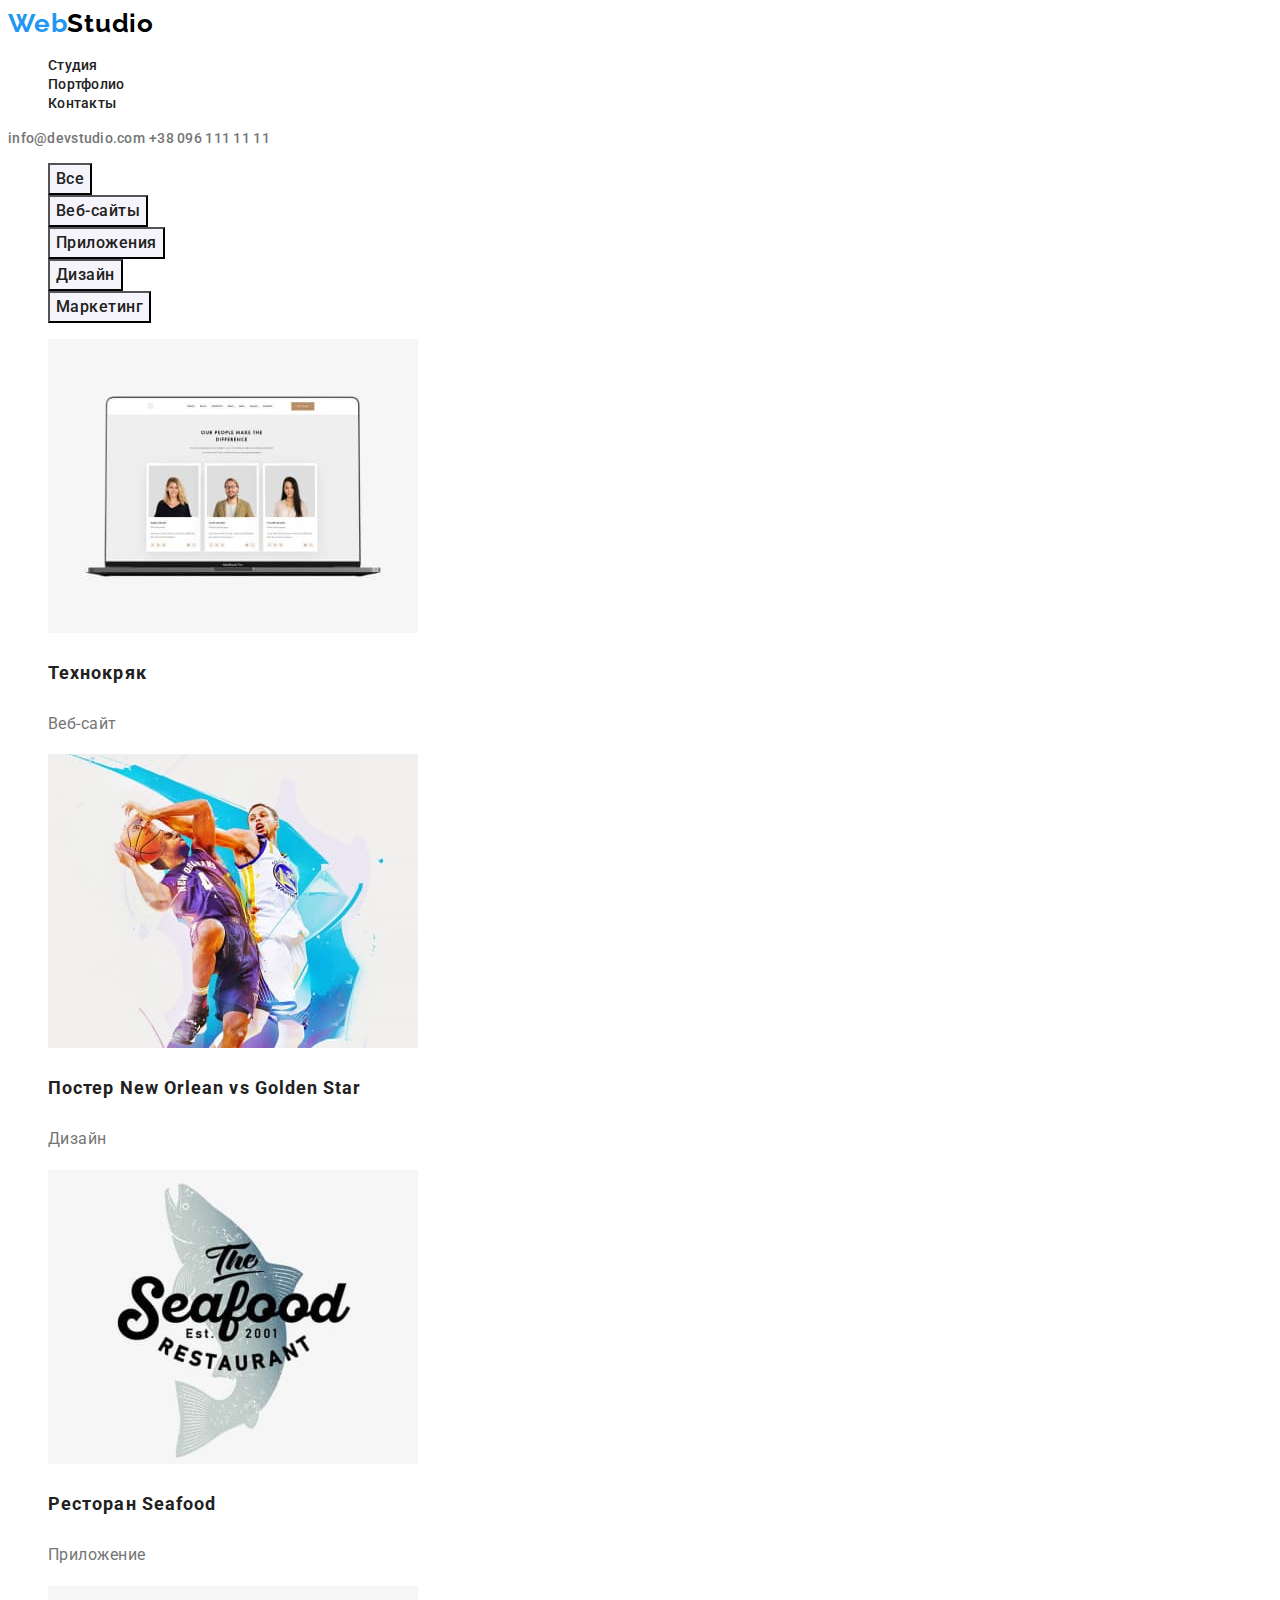
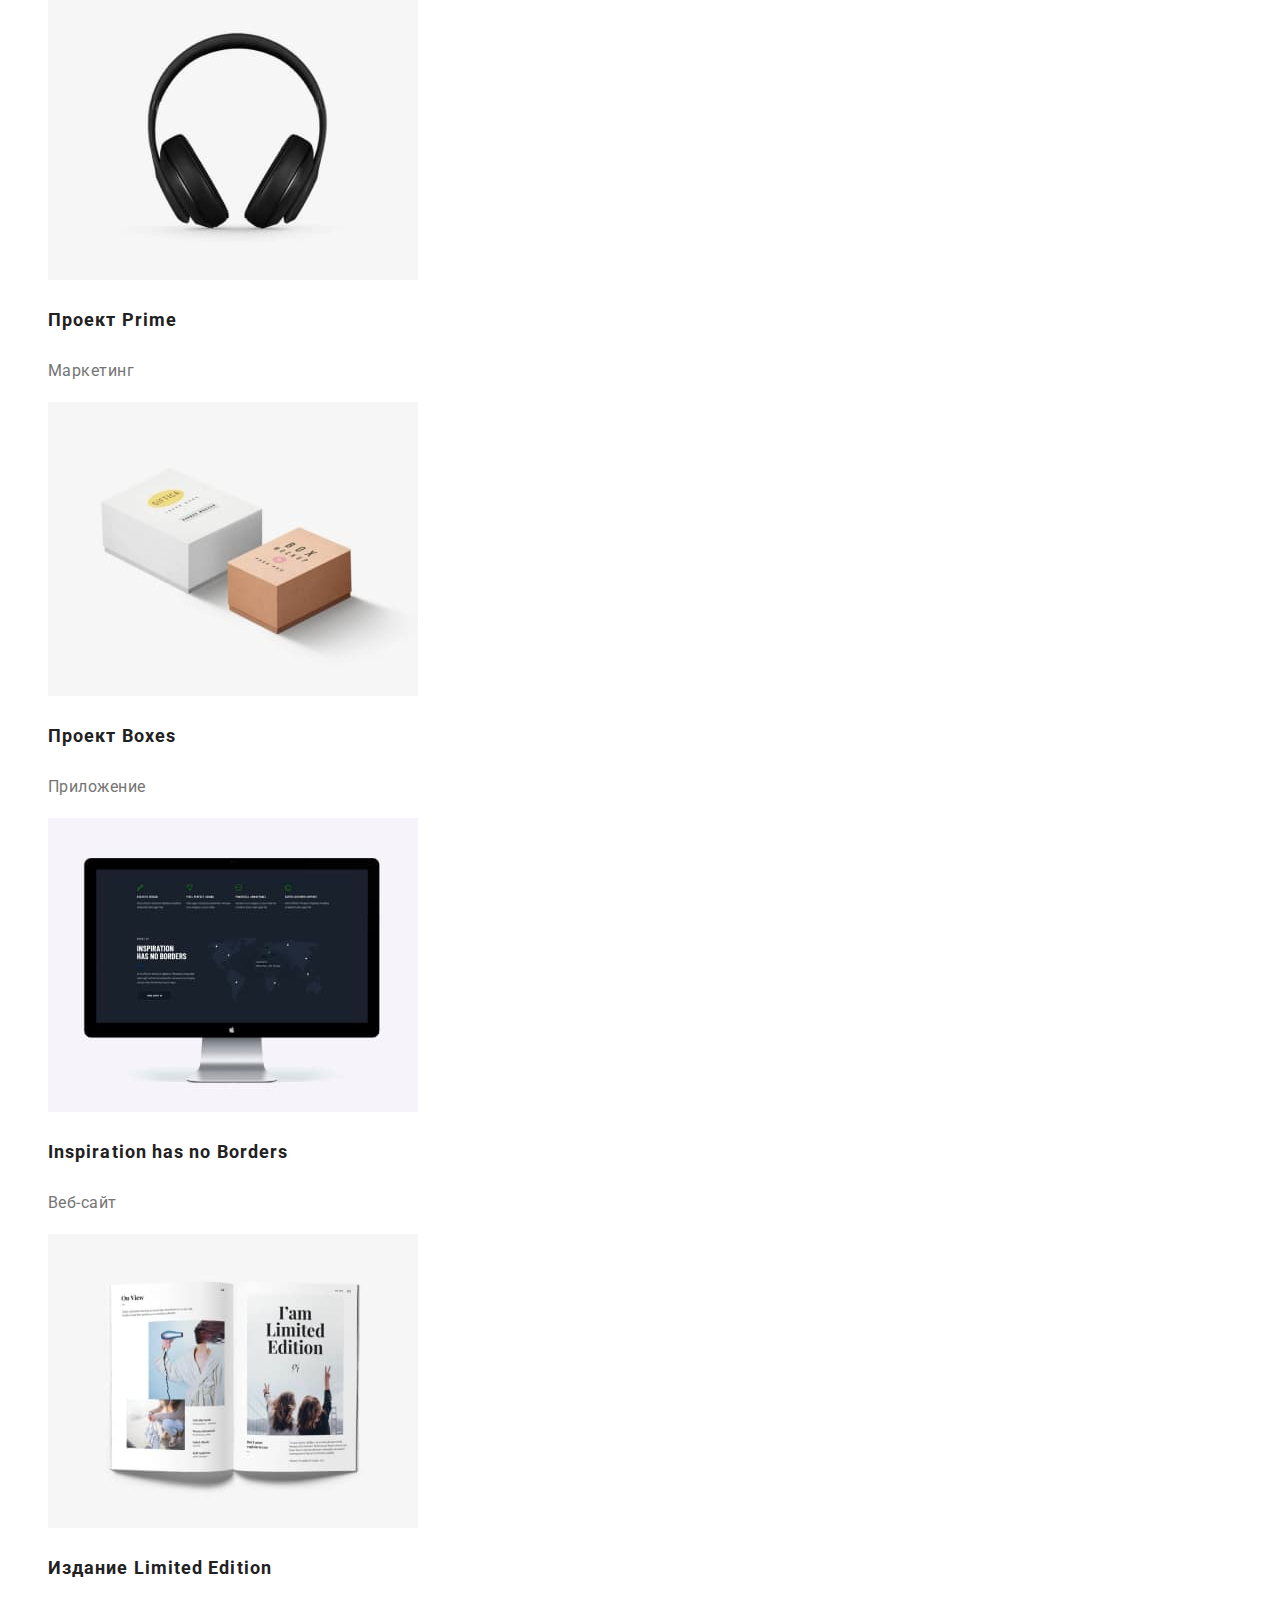
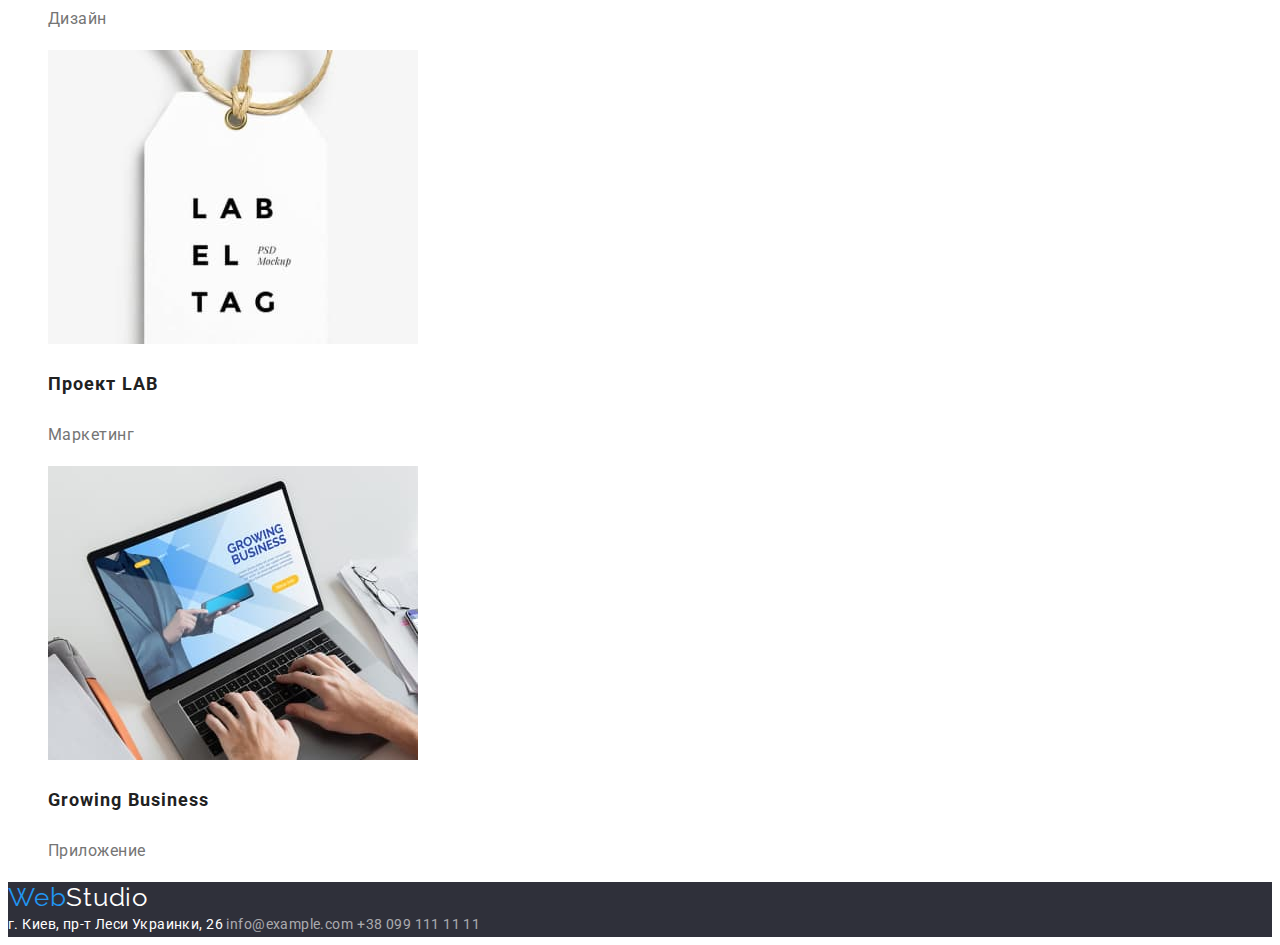
==== portfolio.html @ dc3125c5 "goit-markup-hw-03" ====
<!DOCTYPE html>
<html lang="en">
  <head>
    <meta charset="UTF-8" />
    <meta http-equiv="X-UA-Compatible" content="IE=edge" />
    <meta name="viewport" content="width=device-width, initial-scale=1.0" />
    <title>Портфолио</title>
    <link rel="preconnect" href="https://fonts.googleapis.com" />
    <link rel="preconnect" href="https://fonts.gstatic.com" crossorigin />
    <link
      href="https://fonts.googleapis.com/css2?family=Raleway:wght@700&family=Roboto:wght@400;500;700;900&display=swap"
      rel="stylesheet"
    />
    <link rel="stylesheet" href="./css/style.css" />
  </head>
  <body>
    <header class="header">
      <!--Шапка-->
      <nav>
        <a href="/" class="link header-logo"><span class="logo">Web</span>Studio</a>
        <ul class="list">
          <li><a href="./index.html" class="link header-link">Студия</a></li>
          <li><a href="./portfolio.html" class="link header-link">Портфолио</a></li>
          <li><a href="/" class="link header-link">Контакты</a></li>
        </ul>
      </nav>
      <a href="mailto:info@devstudio.com" class="link header-contacts">info@devstudio.com</a>
      <a href="tel:+380961111111" class="link header-contacts">+38 096 111 11 11</a>
    </header>
    <!--Портфолио-->
    <main>
      <!--Фильтр-->
      <section class="portfolio">
        <ul class="list filter-list">
          <li class="filter-item"><button name="button" class="filter-btn">Все</button></li>
          <li class="filter-item"><button name="button" class="filter-btn">Веб-сайты</button></li>
          <li class="filter-item"><button name="button" class="filter-btn">Приложения</button></li>
          <li class="filter-item"><button name="button" class="filter-btn">Дизайн</button></li>
          <li class="filter-item"><button name="button" class="filter-btn">Маркетинг</button></li>
        </ul>
        <!--Работы-->
        <ul class="list portfolio-list">
          <li class="portfolio-items">
            <img src="./images/portfolio_1.jpg" alt="Страница сайта" width="370" />
            <h3 class="portfolio-names">Технокряк</h3>
            <p class="portfolio-type">Веб-сайт</p>
          </li>
          <li class="portfolio-items">
            <img src="./images/portfolio_2.jpg" alt="Постер с баскетболистами" width="370" />
            <h3 class="portfolio-names">Постер New Orlean vs Golden Star</h3>
            <p class="portfolio-type">Дизайн</p>
          </li>
          <li class="portfolio-items">
            <img src="./images/portfolio_3.jpg" alt="Рыба" width="370" />
            <h3 class="portfolio-names">Ресторан Seafood</h3>
            <p class="portfolio-type">Приложение</p>
          </li>
          <li class="portfolio-items">
            <img src="./images/portfolio_4.jpg" alt="Наушники" width="370" />
            <h3 class="portfolio-names">Проект Prime</h3>
            <p class="portfolio-type">Маркетинг</p>
          </li>
          <li class="portfolio-items">
            <img src="./images/portfolio_5.jpg" alt="Две каробки" width="370" />
            <h3 class="portfolio-names">Проект Boxes</h3>
            <p class="portfolio-type">Приложение</p>
          </li>
          <li class="portfolio-items">
            <img src="./images/portfolio_6.jpg" alt="Страница сайта" width="370" />
            <h3 class="portfolio-names">Inspiration has no Borders</h3>
            <p class="portfolio-type">Веб-сайт</p>
          </li>
          <li class="portfolio-items">
            <img src="./images/portfolio_7.jpg" alt="Открытый журнал" width="370" />
            <h3 class="portfolio-names">Издание Limited Edition</h3>
            <p class="portfolio-type">Дизайн</p>
          </li>
          <li class="portfolio-items">
            <img src="./images/portfolio_8.jpg" alt="Лэйба" width="370" />
            <h3 class="portfolio-names">Проект LAB</h3>
            <p class="portfolio-type">Маркетинг</p>
          </li>
          <li class="portfolio-items">
            <img src="./images/portfolio_9.jpg" alt="Ноутбук" width="370" />
            <h3 class="portfolio-names">Growing Business</h3>
            <p class="portfolio-type">Приложение</p>
          </li>
        </ul>
      </section>
    </main>
    <!--Подвал-->
    <footer class="footer">
      <a href="/" class="link footer-logo"><span class="logo">Web</span>Studio</a>
      <address>
        <a
          href="https://goo.gl/maps/EaFk4fEM8nDLdyTD9"
          rel="nofollow noopener noreferrer"
          class="link footer-adress"
          target="_blank"
          >г. Киев, пр-т Леси Украинки, 26
        </a>
        <a href="mailto:info@example.com" class="link footer-contacts">info@example.com</a>
        <a href="tel:+380991111111" class="link footer-contacts">+38 099 111 11 11</a>
      </address>
    </footer>
  </body>
</html>
---- css/style.css ----
body {
  font-family: 'Roboto', sans-serif;
}
.link {
  text-decoration: none;
}
.list {
  list-style: none;
}
:root {
  --main-color: #212121;
  --revers-color: #ffffff;
  --text-color: #757575;
  --active-color: #2196f3;
}
.visually-hidden {
  position: absolute;
  white-space: nowrap;
  width: 1px;
  height: 1px;
  overflow: hidden;
  border: 0;
  padding: 0;
  clip: rect(0 0 0 0);
  clip-path: inset(50%);
  margin: -1px;
}
/*---------Header--------*/
.header-logo {
  font-family: 'Raleway', sans-serif;
  font-style: normal;
  font-weight: 700;
  font-size: 26px;
  line-height: calc(31 / 26);
  letter-spacing: 0.03em;
  color: #000000;
}
.logo {
  color: var(--active-color);
}
.header-link:hover,
.header-link:focus {
  color: var(--active-color);
}
.header-link {
  font-weight: 500;
  font-size: 14px;
  line-height: calc(16 / 14);
  letter-spacing: 0.02em;
  color: var(--main-color);
}
.header-contacts {
  font-weight: 500;
  font-size: 14px;
  line-height: calc(16 / 14);
  letter-spacing: 0.02em;
  color: var(--text-color);
}
.header-contacts:focus,
.header-contacts:hover {
  color: var(--active-color);
}
/*-----Hero-----*/
.hero-section {
  background: #2f303a;
}
.hero-title {
  font-weight: 900;
  font-size: 44px;
  line-height: 1.36;
  text-align: center;
  letter-spacing: 0.06em;
  text-transform: uppercase;
  color: var(--revers-color);
}
.hero-btn {
  font-family: 'Roboto', sans-serif;
  font-weight: 700;
  font-size: 16px;
  line-height: 1.87;
  display: flex;
  align-items: center;
  text-align: center;
  letter-spacing: 0.06em;
  color: var(--revers-color);
  background-color: var(--active-color);
  cursor: pointer;
}
.hero-btn:hover,
.hero-btn:focus {
  background-color: #188ce8;
}
/*------Feature-------*/
.feature-title {
  font-weight: 700;
  font-size: 14px;
  line-height: calc(16 / 14);
  letter-spacing: 0.03em;
  text-transform: uppercase;
  color: var(--main-color);
}
.feature-after-title {
  font-size: 14px;
  line-height: 1.71;
  letter-spacing: 0.03em;
  color: var(--text-color);
}
/*-----------Employment-----------*/
.employment-title {
  font-weight: 700;
  font-size: 36px;
  line-height: calc(42 / 36);
  text-align: center;
  letter-spacing: 0.03em;
  color: var(--main-color);
}
/*-------Team---------*/
.team-title {
  font-weight: 700;
  font-size: 36px;
  line-height: calc(42 / 36);
  text-align: center;
  letter-spacing: 0.03em;
  color: var(--main-color);
}
.team-sub-title {
  font-weight: 500;
  font-size: 16px;
  line-height: calc(19 / 16);
  text-align: center;
  letter-spacing: 0.03em;
  color: var(--main-color);
}
.team-after-title {
  font-size: 16px;
  line-height: calc(19 / 16);
  text-align: center;
  letter-spacing: 0.03em;
  color: var(--text-color);
}
/*----------Footer----------*/
.footer {
  background: #2f303a;
}
.footer-logo {
  font-family: 'Raleway', sans-serif;
  font-size: 26px;
  line-height: calc(31 / 26);
  letter-spacing: 0.03em;
  color: var(--revers-color);
}
.footer-adress {
  font-family: Roboto;
  font-style: normal;
  font-weight: normal;
  font-size: 14px;
  line-height: 1.71;
  letter-spacing: 0.03em;
  color: var(--revers-color);
}
.footer-contacts {
  font-style: normal;
  font-size: 14px;
  line-height: 1.71;
  letter-spacing: 0.03em;
  color: rgba(255, 255, 255, 0.6);
}
.footer-contacts:hover,
.footer-contacts:focus,
.footer-adress:hover,
.footer-adress:focus {
  color: var(--active-color);
}

/*---Portfolio----*/
.filter-item {
}
.filter-btn {
  font-family: 'Roboto', sans-serif;
  font-weight: 500;
  font-size: 16px;
  line-height: 1.62;
  text-align: center;
  letter-spacing: 0.03em;
  color: var(--main-color);
  background-color: #f5f4fa;
  cursor: pointer;
}
.filter-btn:hover,
.filter-btn:focus {
  background-color: var(--active-color);
}
.portfolio-names {
  font-size: 18px;
  line-height: 2;
  letter-spacing: 0.06em;
  color: var(--main-color);
}
.portfolio-type {
  font-size: 16px;
  line-height: 1.87;
  letter-spacing: 0.03em;
  color: var(--text-color);
}
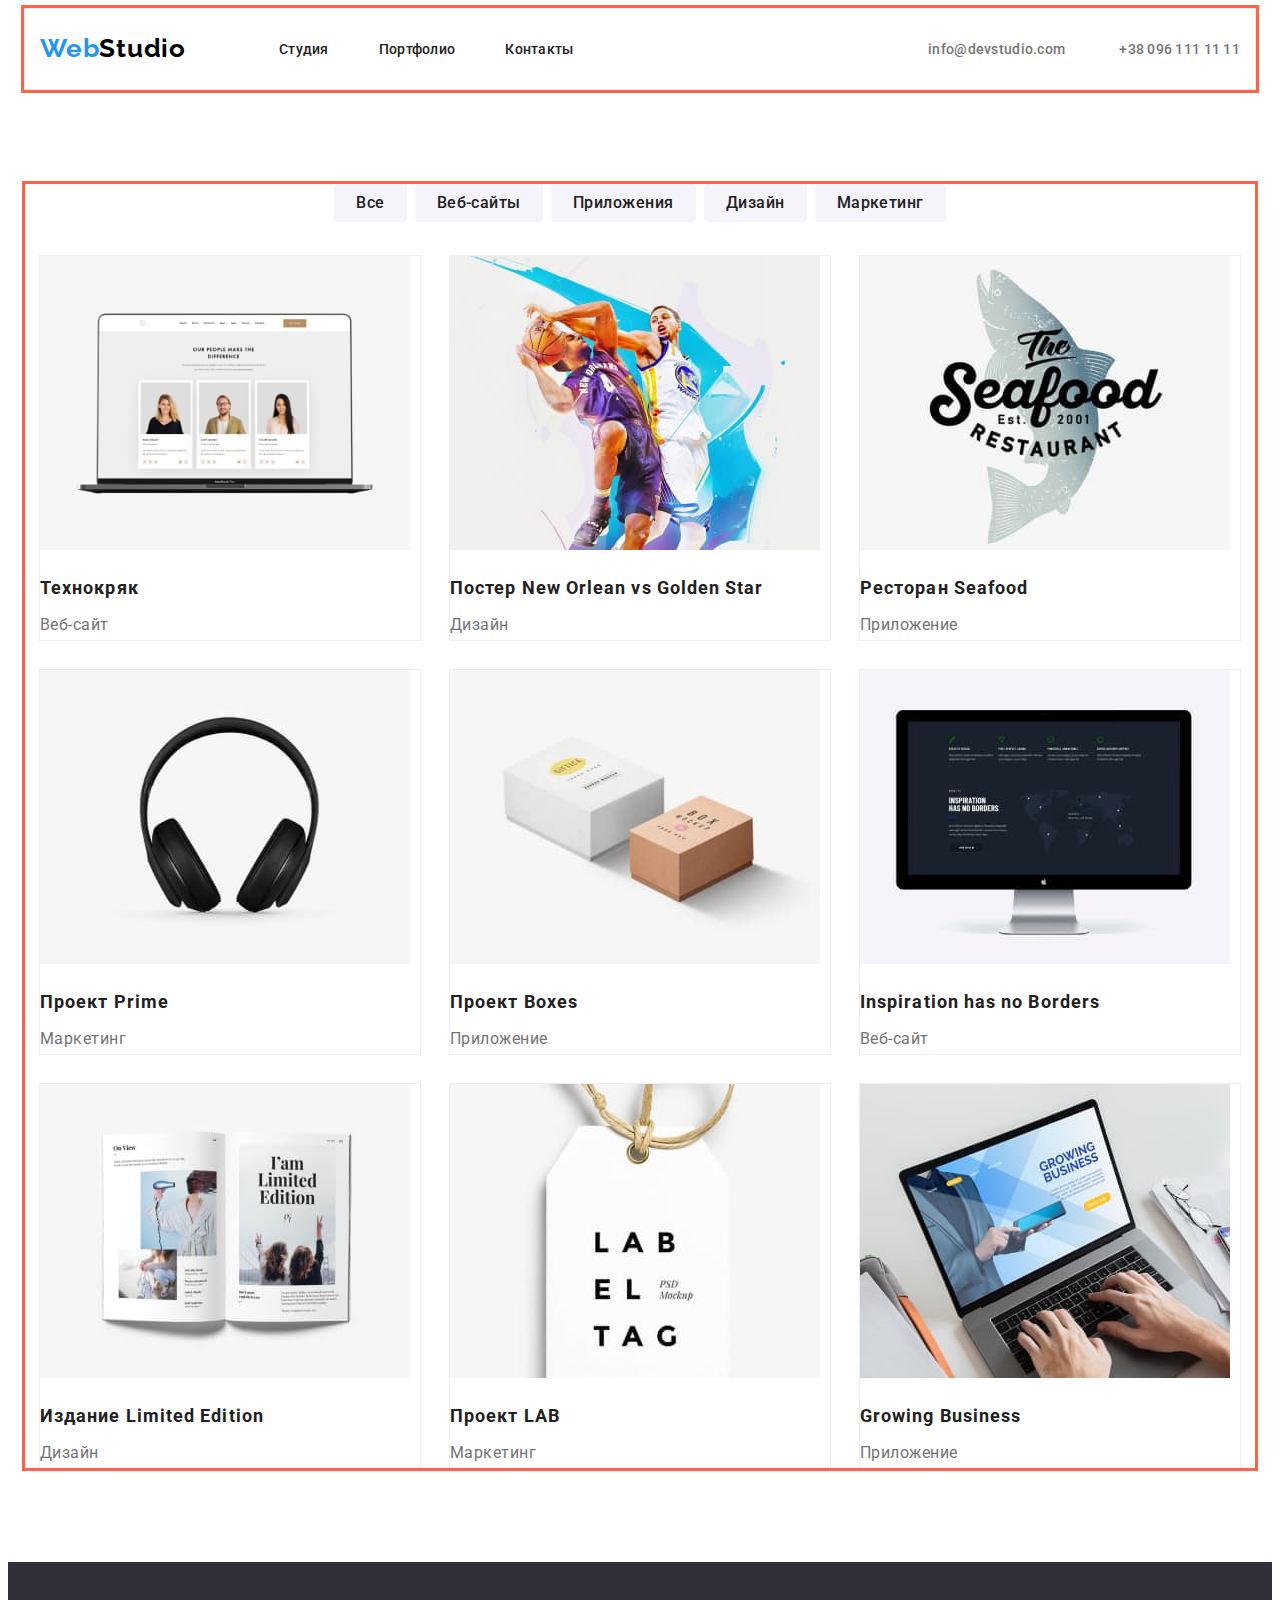
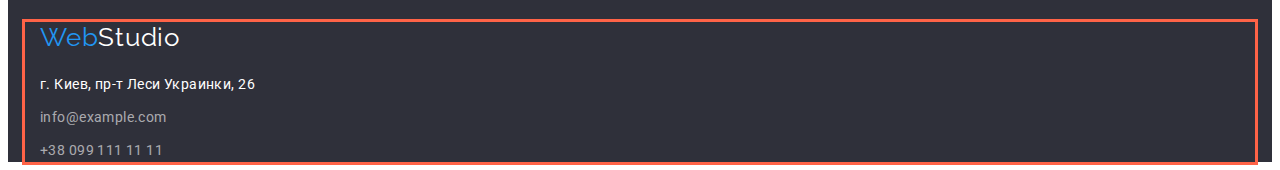
==== commit f36fc837: "goit-markup-hw-03" ====
--- a/portfolio.html
+++ b/portfolio.html
@@ -1,107 +1,129 @@
 <!DOCTYPE html>
-<html lang="en">
+<html lang="ru">
   <head>
     <meta charset="UTF-8" />
     <meta http-equiv="X-UA-Compatible" content="IE=edge" />
     <meta name="viewport" content="width=device-width, initial-scale=1.0" />
-    <title>Портфолио</title>
+    <title>Студия</title>
     <link rel="preconnect" href="https://fonts.googleapis.com" />
     <link rel="preconnect" href="https://fonts.gstatic.com" crossorigin />
     <link
       href="https://fonts.googleapis.com/css2?family=Raleway:wght@700&family=Roboto:wght@400;500;700;900&display=swap"
       rel="stylesheet"
     />
+    <link
+      rel="stylesheet"
+      href="https://cdnjs.cloudflare.com/ajax/libs/modern-normalize/1.1.0/modern-normalize.min.css"
+      integrity="sha512-wpPYUAdjBVSE4KJnH1VR1HeZfpl1ub8YT/NKx4PuQ5NmX2tKuGu6U/JRp5y+Y8XG2tV+wKQpNHVUX03MfMFn9Q=="
+      crossorigin="anonymous"
+      referrerpolicy="no-referrer"
+    />
+    <link rel="stylesheet" href="./css/reset.css" />
     <link rel="stylesheet" href="./css/style.css" />
   </head>
   <body>
+    <!--Шапка-->
     <header class="header">
-      <!--Шапка-->
-      <nav>
+      <div class="container header-container">
         <a href="/" class="link header-logo"><span class="logo">Web</span>Studio</a>
-        <ul class="list">
-          <li><a href="./index.html" class="link header-link">Студия</a></li>
-          <li><a href="./portfolio.html" class="link header-link">Портфолио</a></li>
-          <li><a href="/" class="link header-link">Контакты</a></li>
-        </ul>
-      </nav>
-      <a href="mailto:info@devstudio.com" class="link header-contacts">info@devstudio.com</a>
-      <a href="tel:+380961111111" class="link header-contacts">+38 096 111 11 11</a>
+        <nav>
+          <ul class="list header-list">
+            <li class="header-list-item"><a href="/" class="link header-link">Студия</a></li>
+            <li class="header-list-item">
+              <a href="./portfolio.html" class="link header-link">Портфолио</a>
+            </li>
+            <li class="header-list-item"><a href="/" class="link header-link">Контакты</a></li>
+          </ul>
+        </nav>
+        <div class="header-contact">
+          <a href="mailto:info@devstudio.com" class="link header-contacts header-contacts-mail"
+            >info@devstudio.com</a
+          >
+          <a href="tel:+380961111111" class="link header-contacts">+38 096 111 11 11</a>
+        </div>
+      </div>
     </header>
     <!--Портфолио-->
     <main>
       <!--Фильтр-->
       <section class="portfolio">
-        <ul class="list filter-list">
-          <li class="filter-item"><button name="button" class="filter-btn">Все</button></li>
-          <li class="filter-item"><button name="button" class="filter-btn">Веб-сайты</button></li>
-          <li class="filter-item"><button name="button" class="filter-btn">Приложения</button></li>
-          <li class="filter-item"><button name="button" class="filter-btn">Дизайн</button></li>
-          <li class="filter-item"><button name="button" class="filter-btn">Маркетинг</button></li>
-        </ul>
-        <!--Работы-->
-        <ul class="list portfolio-list">
-          <li class="portfolio-items">
-            <img src="./images/portfolio_1.jpg" alt="Страница сайта" width="370" />
-            <h3 class="portfolio-names">Технокряк</h3>
-            <p class="portfolio-type">Веб-сайт</p>
-          </li>
-          <li class="portfolio-items">
-            <img src="./images/portfolio_2.jpg" alt="Постер с баскетболистами" width="370" />
-            <h3 class="portfolio-names">Постер New Orlean vs Golden Star</h3>
-            <p class="portfolio-type">Дизайн</p>
-          </li>
-          <li class="portfolio-items">
-            <img src="./images/portfolio_3.jpg" alt="Рыба" width="370" />
-            <h3 class="portfolio-names">Ресторан Seafood</h3>
-            <p class="portfolio-type">Приложение</p>
-          </li>
-          <li class="portfolio-items">
-            <img src="./images/portfolio_4.jpg" alt="Наушники" width="370" />
-            <h3 class="portfolio-names">Проект Prime</h3>
-            <p class="portfolio-type">Маркетинг</p>
-          </li>
-          <li class="portfolio-items">
-            <img src="./images/portfolio_5.jpg" alt="Две каробки" width="370" />
-            <h3 class="portfolio-names">Проект Boxes</h3>
-            <p class="portfolio-type">Приложение</p>
-          </li>
-          <li class="portfolio-items">
-            <img src="./images/portfolio_6.jpg" alt="Страница сайта" width="370" />
-            <h3 class="portfolio-names">Inspiration has no Borders</h3>
-            <p class="portfolio-type">Веб-сайт</p>
-          </li>
-          <li class="portfolio-items">
-            <img src="./images/portfolio_7.jpg" alt="Открытый журнал" width="370" />
-            <h3 class="portfolio-names">Издание Limited Edition</h3>
-            <p class="portfolio-type">Дизайн</p>
-          </li>
-          <li class="portfolio-items">
-            <img src="./images/portfolio_8.jpg" alt="Лэйба" width="370" />
-            <h3 class="portfolio-names">Проект LAB</h3>
-            <p class="portfolio-type">Маркетинг</p>
-          </li>
-          <li class="portfolio-items">
-            <img src="./images/portfolio_9.jpg" alt="Ноутбук" width="370" />
-            <h3 class="portfolio-names">Growing Business</h3>
-            <p class="portfolio-type">Приложение</p>
-          </li>
-        </ul>
+        <div class="container">
+          <ul class="list filter-list filter-container">
+            <li class="filter-item"><button name="button" class="filter-btn">Все</button></li>
+            <li class="filter-item"><button name="button" class="filter-btn">Веб-сайты</button></li>
+            <li class="filter-item">
+              <button name="button" class="filter-btn">Приложения</button>
+            </li>
+            <li class="filter-item"><button name="button" class="filter-btn">Дизайн</button></li>
+            <li class="filter-item"><button name="button" class="filter-btn">Маркетинг</button></li>
+          </ul>
+          <!--Работы-->
+          <ul class="list portfolio-list">
+            <li class="portfolio-items">
+              <img src="./images/portfolio_1.jpg" alt="Страница сайта" width="370" />
+              <h3 class="portfolio-names">Технокряк</h3>
+              <p class="portfolio-type">Веб-сайт</p>
+            </li>
+            <li class="portfolio-items">
+              <img src="./images/portfolio_2.jpg" alt="Постер с баскетболистами" width="370" />
+              <h3 class="portfolio-names">Постер New Orlean vs Golden Star</h3>
+              <p class="portfolio-type">Дизайн</p>
+            </li>
+            <li class="portfolio-items">
+              <img src="./images/portfolio_3.jpg" alt="Рыба" width="370" />
+              <h3 class="portfolio-names">Ресторан Seafood</h3>
+              <p class="portfolio-type">Приложение</p>
+            </li>
+            <li class="portfolio-items">
+              <img src="./images/portfolio_4.jpg" alt="Наушники" width="370" />
+              <h3 class="portfolio-names">Проект Prime</h3>
+              <p class="portfolio-type">Маркетинг</p>
+            </li>
+            <li class="portfolio-items">
+              <img src="./images/portfolio_5.jpg" alt="Две каробки" width="370" />
+              <h3 class="portfolio-names">Проект Boxes</h3>
+              <p class="portfolio-type">Приложение</p>
+            </li>
+            <li class="portfolio-items">
+              <img src="./images/portfolio_6.jpg" alt="Страница сайта" width="370" />
+              <h3 class="portfolio-names">Inspiration has no Borders</h3>
+              <p class="portfolio-type">Веб-сайт</p>
+            </li>
+            <li class="portfolio-items">
+              <img src="./images/portfolio_7.jpg" alt="Открытый журнал" width="370" />
+              <h3 class="portfolio-names">Издание Limited Edition</h3>
+              <p class="portfolio-type">Дизайн</p>
+            </li>
+            <li class="portfolio-items">
+              <img src="./images/portfolio_8.jpg" alt="Лэйба" width="370" />
+              <h3 class="portfolio-names">Проект LAB</h3>
+              <p class="portfolio-type">Маркетинг</p>
+            </li>
+            <li class="portfolio-items">
+              <img src="./images/portfolio_9.jpg" alt="Ноутбук" width="370" />
+              <h3 class="portfolio-names">Growing Business</h3>
+              <p class="portfolio-type">Приложение</p>
+            </li>
+          </ul>
+        </div>
       </section>
     </main>
     <!--Подвал-->
     <footer class="footer">
-      <a href="/" class="link footer-logo"><span class="logo">Web</span>Studio</a>
-      <address>
-        <a
-          href="https://goo.gl/maps/EaFk4fEM8nDLdyTD9"
-          rel="nofollow noopener noreferrer"
-          class="link footer-adress"
-          target="_blank"
-          >г. Киев, пр-т Леси Украинки, 26
-        </a>
-        <a href="mailto:info@example.com" class="link footer-contacts">info@example.com</a>
-        <a href="tel:+380991111111" class="link footer-contacts">+38 099 111 11 11</a>
-      </address>
+      <div class="container">
+        <a href="/" class="link footer-logo"><span class="logo">Web</span>Studio</a>
+        <address class="footer-container">
+          <a
+            href="https://goo.gl/maps/EaFk4fEM8nDLdyTD9"
+            rel="nofollow noopener noreferrer"
+            class="link footer-adress"
+            target="_blank"
+            >г. Киев, пр-т Леси Украинки, 26
+          </a>
+          <a href="mailto:info@example.com" class="link footer-contacts">info@example.com</a>
+          <a href="tel:+380991111111" class="link footer-contacts">+38 099 111 11 11</a>
+        </address>
+      </div>
     </footer>
   </body>
 </html>
--- a/css/style.css
+++ b/css/style.css
@@ -12,6 +12,19 @@
   --revers-color: #ffffff;
   --text-color: #757575;
   --active-color: #2196f3;
+}
+p,
+h1,
+h2,
+h3 {
+  margin: 0;
+}
+ul {
+  margin: 0;
+  padding-left: 0;
+}
+img {
+  display: block;
 }
 .visually-hidden {
   position: absolute;
@@ -25,7 +38,20 @@
   clip-path: inset(50%);
   margin: -1px;
 }
+.container {
+  margin: 0 auto;
+  width: 1200px;
+  padding: 0 15px;
+  outline: solid tomato;
+}
 /*---------Header--------*/
+.header-container {
+  display: flex;
+  align-items: center;
+  padding-top: 24px;
+  padding-bottom: 25px;
+  border: 1px solid #ececec;
+}
 .header-logo {
   font-family: 'Raleway', sans-serif;
   font-style: normal;
@@ -34,9 +60,17 @@
   line-height: calc(31 / 26);
   letter-spacing: 0.03em;
   color: #000000;
+  margin-right: 93px;
 }
 .logo {
   color: var(--active-color);
+}
+.header-list {
+  display: flex;
+}
+.header-list-item:not(:last-child) {
+  margin-right: 50px;
+  align-items: center;
 }
 .header-link:hover,
 .header-link:focus {
@@ -48,6 +82,13 @@
   line-height: calc(16 / 14);
   letter-spacing: 0.02em;
   color: var(--main-color);
+  padding: 32px 0;
+}
+.header-contact {
+  margin-left: auto;
+}
+.header-contacts-mail {
+  margin-right: 50px;
 }
 .header-contacts {
   font-weight: 500;
@@ -63,34 +104,52 @@
 /*-----Hero-----*/
 .hero-section {
   background: #2f303a;
+  text-align: center;
+  padding: 200px 0;
 }
 .hero-title {
   font-weight: 900;
   font-size: 44px;
   line-height: 1.36;
-  text-align: center;
+  /* text-align: center; */
   letter-spacing: 0.06em;
   text-transform: uppercase;
   color: var(--revers-color);
+  margin-bottom: 30px;
+  margin-left: auto;
+  margin-right: auto;
+  max-width: 696px;
 }
 .hero-btn {
   font-family: 'Roboto', sans-serif;
   font-weight: 700;
   font-size: 16px;
   line-height: 1.87;
-  display: flex;
   align-items: center;
   text-align: center;
   letter-spacing: 0.06em;
   color: var(--revers-color);
   background-color: var(--active-color);
   cursor: pointer;
+  border-radius: 4px;
+  border: none;
+  padding: 10px 32px;
 }
 .hero-btn:hover,
 .hero-btn:focus {
   background-color: #188ce8;
 }
 /*------Feature-------*/
+.section {
+  padding: 94px 0;
+}
+.feature-list {
+  display: flex;
+  align-items: center;
+}
+.feature-item:not(:last-child) {
+  margin-right: 30px;
+}
 .feature-title {
   font-weight: 700;
   font-size: 14px;
@@ -98,14 +157,19 @@
   letter-spacing: 0.03em;
   text-transform: uppercase;
   color: var(--main-color);
+  margin-bottom: 10px;
 }
 .feature-after-title {
   font-size: 14px;
   line-height: 1.71;
   letter-spacing: 0.03em;
   color: var(--text-color);
+  max-width: 270px;
 }
 /*-----------Employment-----------*/
+.section {
+  padding-bottom: 94px;
+}
 .employment-title {
   font-weight: 700;
   font-size: 36px;
@@ -113,8 +177,30 @@
   text-align: center;
   letter-spacing: 0.03em;
   color: var(--main-color);
+  margin-bottom: 50px;
+}
+.employment-list {
+  display: flex;
+  flex-wrap: wrap;
+  margin-right: -30px;
+}
+.employment-item {
+  flex-basis: calc(100% / 3 - 30px);
+  margin-right: 30px;
 }
 /*-------Team---------*/
+.section {
+  padding: 94px 0;
+}
+.team-list {
+  display: flex;
+  flex-wrap: wrap;
+  margin-right: -30px;
+}
+.team-item {
+  flex-basis: calc(100% / 4 - 30px);
+  margin-right: 30px;
+}
 .team-title {
   font-weight: 700;
   font-size: 36px;
@@ -122,6 +208,7 @@
   text-align: center;
   letter-spacing: 0.03em;
   color: var(--main-color);
+  margin-bottom: 50px;
 }
 .team-sub-title {
   font-weight: 500;
@@ -130,6 +217,8 @@
   text-align: center;
   letter-spacing: 0.03em;
   color: var(--main-color);
+  margin-top: 30px;
+  margin-bottom: 10px;
 }
 .team-after-title {
   font-size: 16px;
@@ -141,13 +230,23 @@
 /*----------Footer----------*/
 .footer {
   background: #2f303a;
+  padding-top: 60px;
+}
+.footer-container {
+  display: flex;
+  flex-direction: column;
+}
+.footer-container :not(:last-child) {
+  margin-bottom: 9px;
 }
 .footer-logo {
   font-family: 'Raleway', sans-serif;
+  display: flex;
   font-size: 26px;
   line-height: calc(31 / 26);
   letter-spacing: 0.03em;
   color: var(--revers-color);
+  margin-bottom: 20px;
 }
 .footer-adress {
   font-family: Roboto;
@@ -173,9 +272,21 @@
 }
 
 /*---Portfolio----*/
-.filter-item {
-}
+.portfolio {
+  padding: 94px 0;
+}
+.filter-container {
+  display: flex;
+  flex-wrap: wrap;
+  justify-content: center;
+  margin-bottom: 34px;
+}
+.filter-item:not(:last-child) {
+  margin-right: 8px;
+}
+
 .filter-btn {
+  display: inline-block;
   font-family: 'Roboto', sans-serif;
   font-weight: 500;
   font-size: 16px;
@@ -185,6 +296,9 @@
   color: var(--main-color);
   background-color: #f5f4fa;
   cursor: pointer;
+  border-radius: 4px;
+  border: none;
+  padding: 6px 22px;
 }
 .filter-btn:hover,
 .filter-btn:focus {
@@ -195,6 +309,8 @@
   line-height: 2;
   letter-spacing: 0.06em;
   color: var(--main-color);
+  margin-top: 20px;
+  margin-bottom: 4px;
 }
 .portfolio-type {
   font-size: 16px;
@@ -202,3 +318,15 @@
   letter-spacing: 0.03em;
   color: var(--text-color);
 }
+.portfolio-list {
+  display: flex;
+  flex-wrap: wrap;
+  margin-right: -30px;
+  margin-top: -30px;
+}
+.portfolio-items {
+  flex-basis: calc(100% / 3 - 30px);
+  margin-right: 30px;
+  margin-top: 30px;
+  outline: 1px solid #eeeeee;
+}
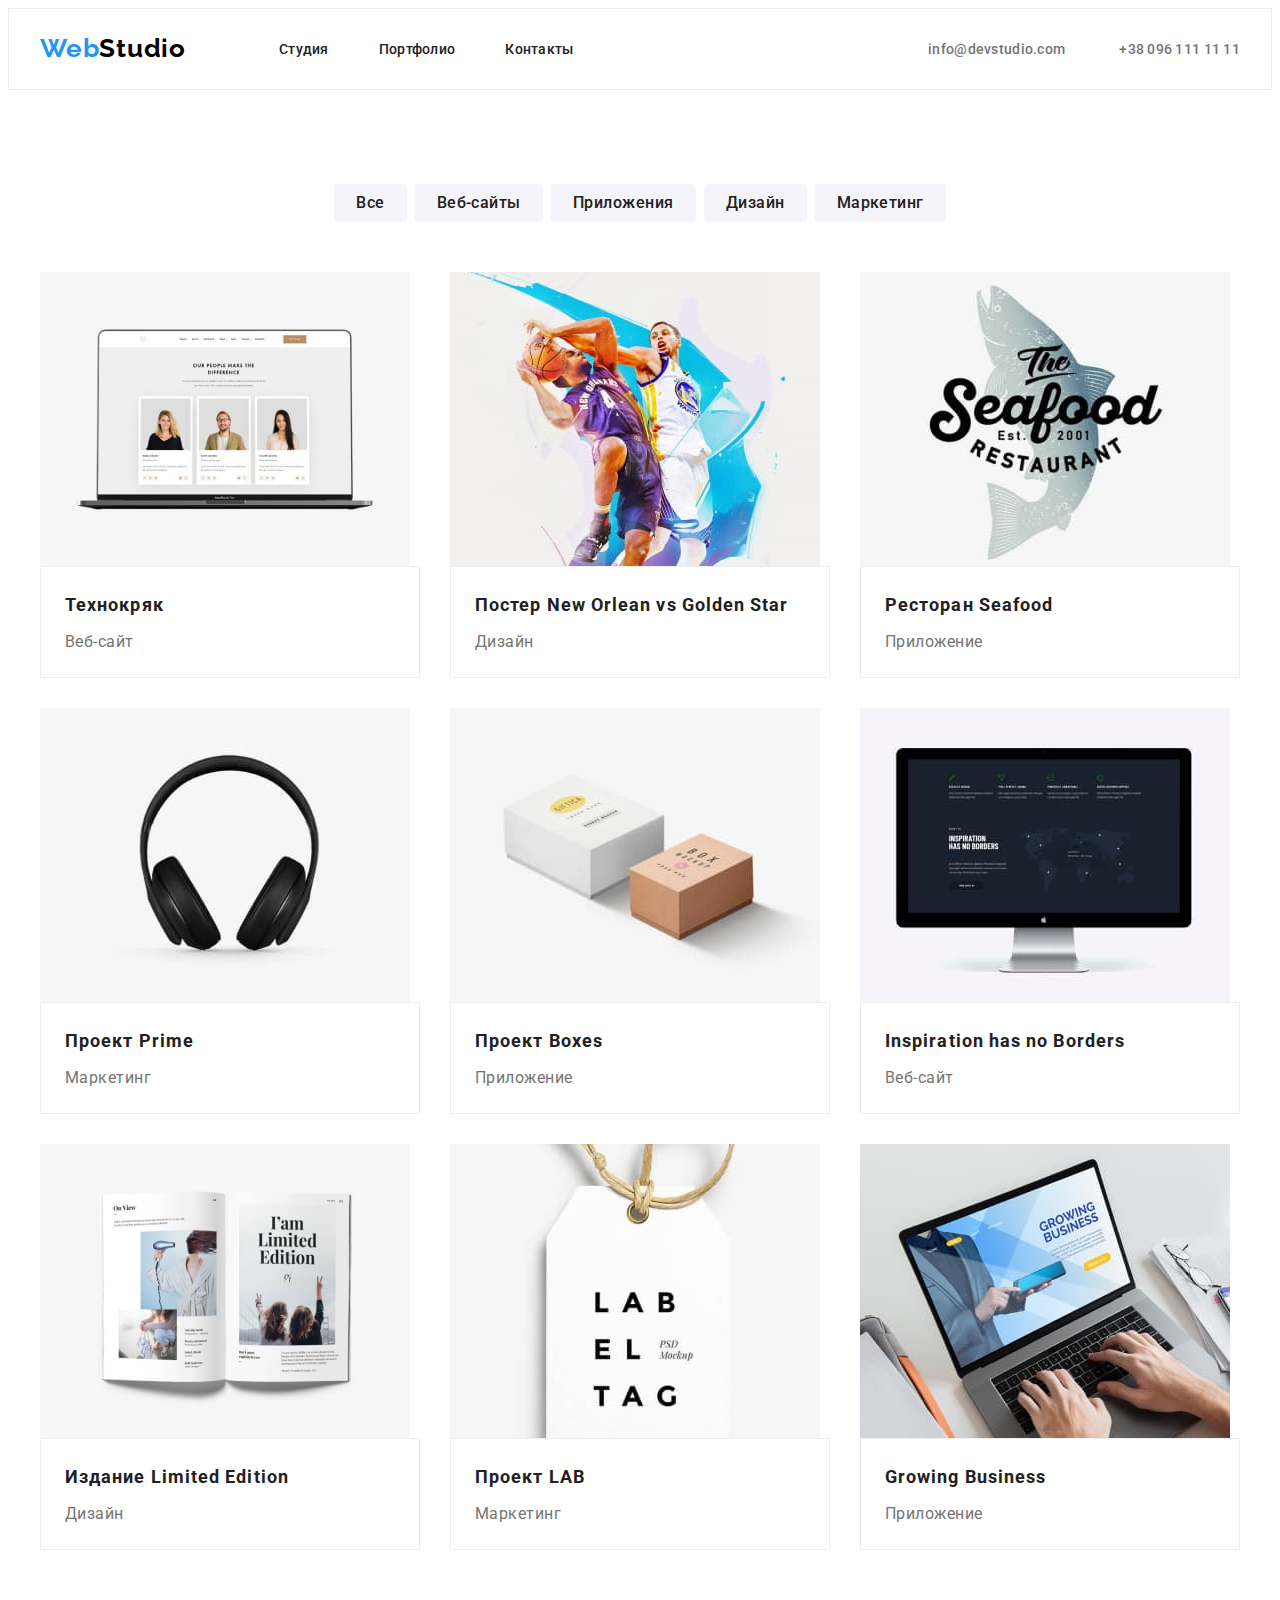
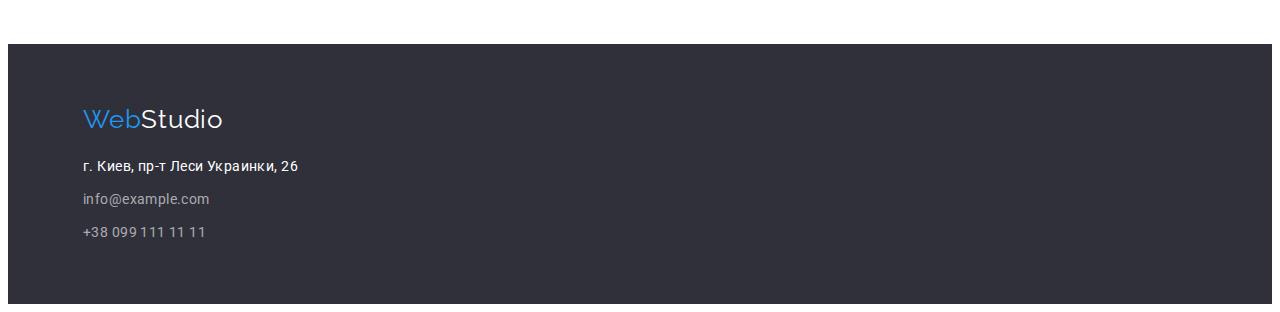
==== commit 2fa1af52: "goit-markup-hw-03" ====
--- a/portfolio.html
+++ b/portfolio.html
@@ -43,7 +43,6 @@
         </div>
       </div>
     </header>
-    <!--Портфолио-->
     <main>
       <!--Фильтр-->
       <section class="portfolio">
@@ -61,48 +60,66 @@
           <ul class="list portfolio-list">
             <li class="portfolio-items">
               <img src="./images/portfolio_1.jpg" alt="Страница сайта" width="370" />
-              <h3 class="portfolio-names">Технокряк</h3>
-              <p class="portfolio-type">Веб-сайт</p>
+              <div class="portfolio-name-container">
+                <h3 class="portfolio-names">Технокряк</h3>
+                <p class="portfolio-type">Веб-сайт</p>
+              </div>
             </li>
             <li class="portfolio-items">
               <img src="./images/portfolio_2.jpg" alt="Постер с баскетболистами" width="370" />
-              <h3 class="portfolio-names">Постер New Orlean vs Golden Star</h3>
-              <p class="portfolio-type">Дизайн</p>
+              <div class="portfolio-name-container">
+                <h3 class="portfolio-names">Постер New Orlean vs Golden Star</h3>
+                <p class="portfolio-type">Дизайн</p>
+              </div>
             </li>
             <li class="portfolio-items">
               <img src="./images/portfolio_3.jpg" alt="Рыба" width="370" />
-              <h3 class="portfolio-names">Ресторан Seafood</h3>
-              <p class="portfolio-type">Приложение</p>
+              <div class="portfolio-name-container">
+                <h3 class="portfolio-names">Ресторан Seafood</h3>
+                <p class="portfolio-type">Приложение</p>
+              </div>
             </li>
             <li class="portfolio-items">
               <img src="./images/portfolio_4.jpg" alt="Наушники" width="370" />
-              <h3 class="portfolio-names">Проект Prime</h3>
-              <p class="portfolio-type">Маркетинг</p>
+              <div class="portfolio-name-container">
+                <h3 class="portfolio-names">Проект Prime</h3>
+                <p class="portfolio-type">Маркетинг</p>
+              </div>
             </li>
             <li class="portfolio-items">
               <img src="./images/portfolio_5.jpg" alt="Две каробки" width="370" />
-              <h3 class="portfolio-names">Проект Boxes</h3>
-              <p class="portfolio-type">Приложение</p>
+              <div class="portfolio-name-container">
+                <h3 class="portfolio-names">Проект Boxes</h3>
+                <p class="portfolio-type">Приложение</p>
+              </div>
             </li>
             <li class="portfolio-items">
               <img src="./images/portfolio_6.jpg" alt="Страница сайта" width="370" />
-              <h3 class="portfolio-names">Inspiration has no Borders</h3>
-              <p class="portfolio-type">Веб-сайт</p>
+              <div class="portfolio-name-container">
+                <h3 class="portfolio-names">Inspiration has no Borders</h3>
+                <p class="portfolio-type">Веб-сайт</p>
+              </div>
             </li>
             <li class="portfolio-items">
               <img src="./images/portfolio_7.jpg" alt="Открытый журнал" width="370" />
-              <h3 class="portfolio-names">Издание Limited Edition</h3>
-              <p class="portfolio-type">Дизайн</p>
+              <div class="portfolio-name-container">
+                <h3 class="portfolio-names">Издание Limited Edition</h3>
+                <p class="portfolio-type">Дизайн</p>
+              </div>
             </li>
             <li class="portfolio-items">
               <img src="./images/portfolio_8.jpg" alt="Лэйба" width="370" />
-              <h3 class="portfolio-names">Проект LAB</h3>
-              <p class="portfolio-type">Маркетинг</p>
+              <div class="portfolio-name-container">
+                <h3 class="portfolio-names">Проект LAB</h3>
+                <p class="portfolio-type">Маркетинг</p>
+              </div>
             </li>
             <li class="portfolio-items">
               <img src="./images/portfolio_9.jpg" alt="Ноутбук" width="370" />
-              <h3 class="portfolio-names">Growing Business</h3>
-              <p class="portfolio-type">Приложение</p>
+              <div class="portfolio-name-container">
+                <h3 class="portfolio-names">Growing Business</h3>
+                <p class="portfolio-type">Приложение</p>
+              </div>
             </li>
           </ul>
         </div>
--- a/css/style.css
+++ b/css/style.css
@@ -42,15 +42,19 @@
   margin: 0 auto;
   width: 1200px;
   padding: 0 15px;
-  outline: solid tomato;
+}
+.section {
+  padding: 94px 0;
 }
 /*---------Header--------*/
+.header {
+  border: 1px solid #ececec;
+}
 .header-container {
   display: flex;
   align-items: center;
   padding-top: 24px;
   padding-bottom: 25px;
-  border: 1px solid #ececec;
 }
 .header-logo {
   font-family: 'Raleway', sans-serif;
@@ -140,8 +144,9 @@
   background-color: #188ce8;
 }
 /*------Feature-------*/
-.section {
-  padding: 94px 0;
+
+.feature-section {
+  padding-top: 94px;
 }
 .feature-list {
   display: flex;
@@ -210,6 +215,9 @@
   color: var(--main-color);
   margin-bottom: 50px;
 }
+.team-title-container {
+  padding: 30px 0;
+}
 .team-sub-title {
   font-weight: 500;
   font-size: 16px;
@@ -217,7 +225,6 @@
   text-align: center;
   letter-spacing: 0.03em;
   color: var(--main-color);
-  margin-top: 30px;
   margin-bottom: 10px;
 }
 .team-after-title {
@@ -230,7 +237,7 @@
 /*----------Footer----------*/
 .footer {
   background: #2f303a;
-  padding-top: 60px;
+  padding: 60px;
 }
 .footer-container {
   display: flex;
@@ -279,7 +286,7 @@
   display: flex;
   flex-wrap: wrap;
   justify-content: center;
-  margin-bottom: 34px;
+  padding-bottom: 50px;
 }
 .filter-item:not(:last-child) {
   margin-right: 8px;
@@ -304,14 +311,18 @@
 .filter-btn:focus {
   background-color: var(--active-color);
 }
+.portfolio-name-container {
+  padding: 20px 24px;
+  border: 1px solid #eeeeee;
+}
 .portfolio-names {
   font-size: 18px;
   line-height: 2;
   letter-spacing: 0.06em;
   color: var(--main-color);
-  margin-top: 20px;
   margin-bottom: 4px;
 }
+
 .portfolio-type {
   font-size: 16px;
   line-height: 1.87;
@@ -328,5 +339,4 @@
   flex-basis: calc(100% / 3 - 30px);
   margin-right: 30px;
   margin-top: 30px;
-  outline: 1px solid #eeeeee;
-}
+}
